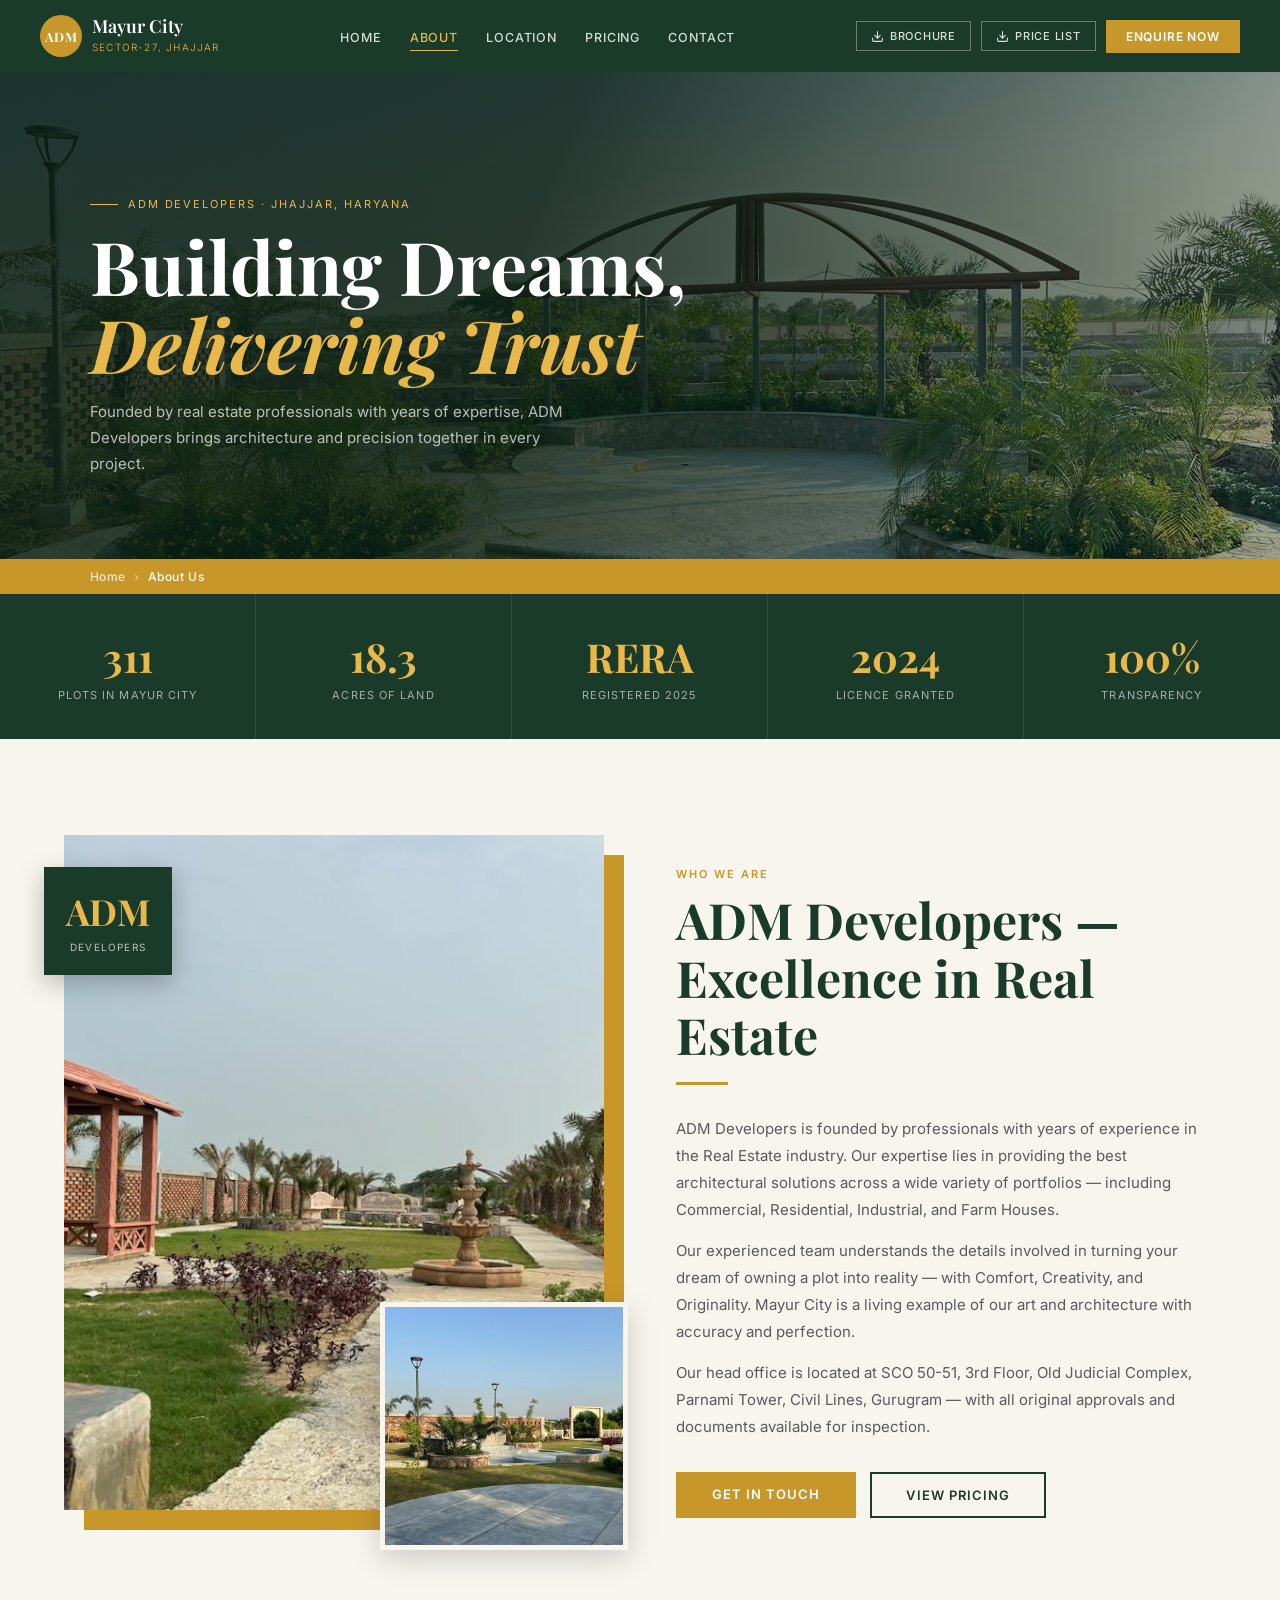
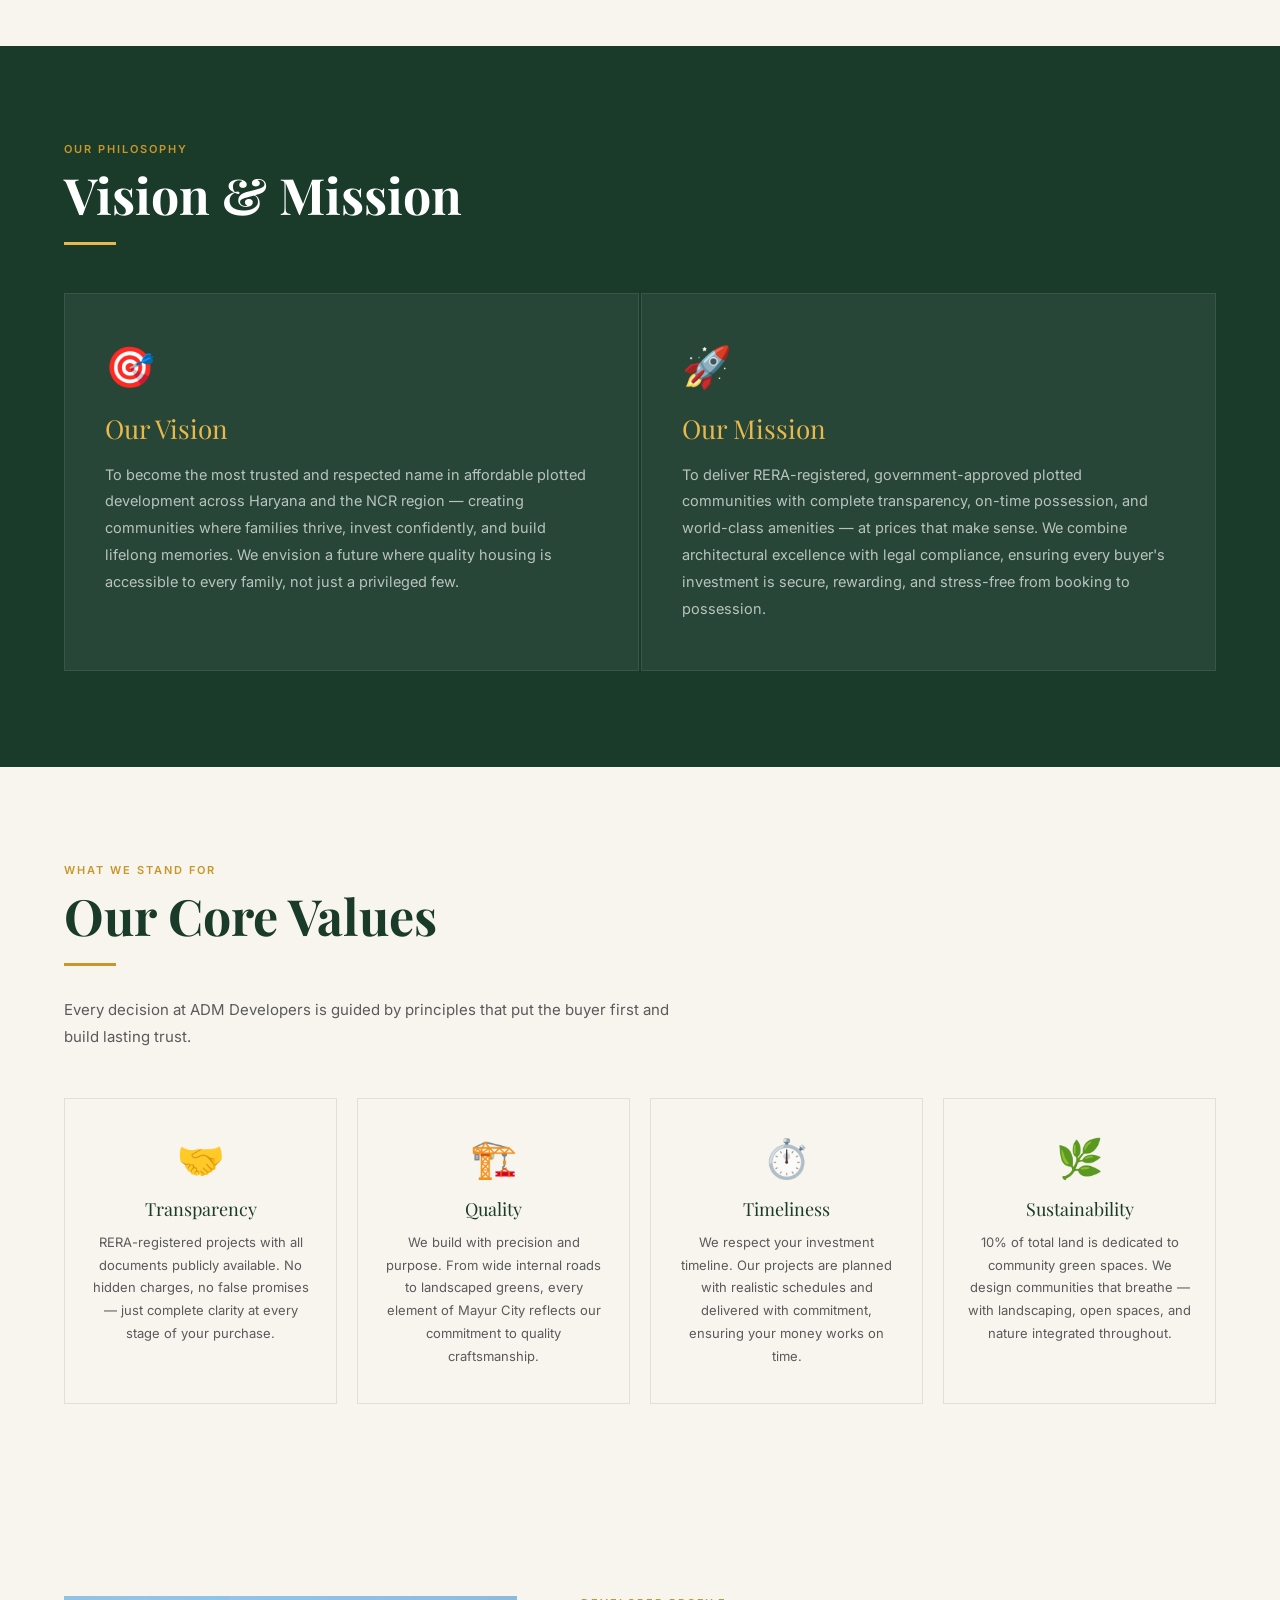
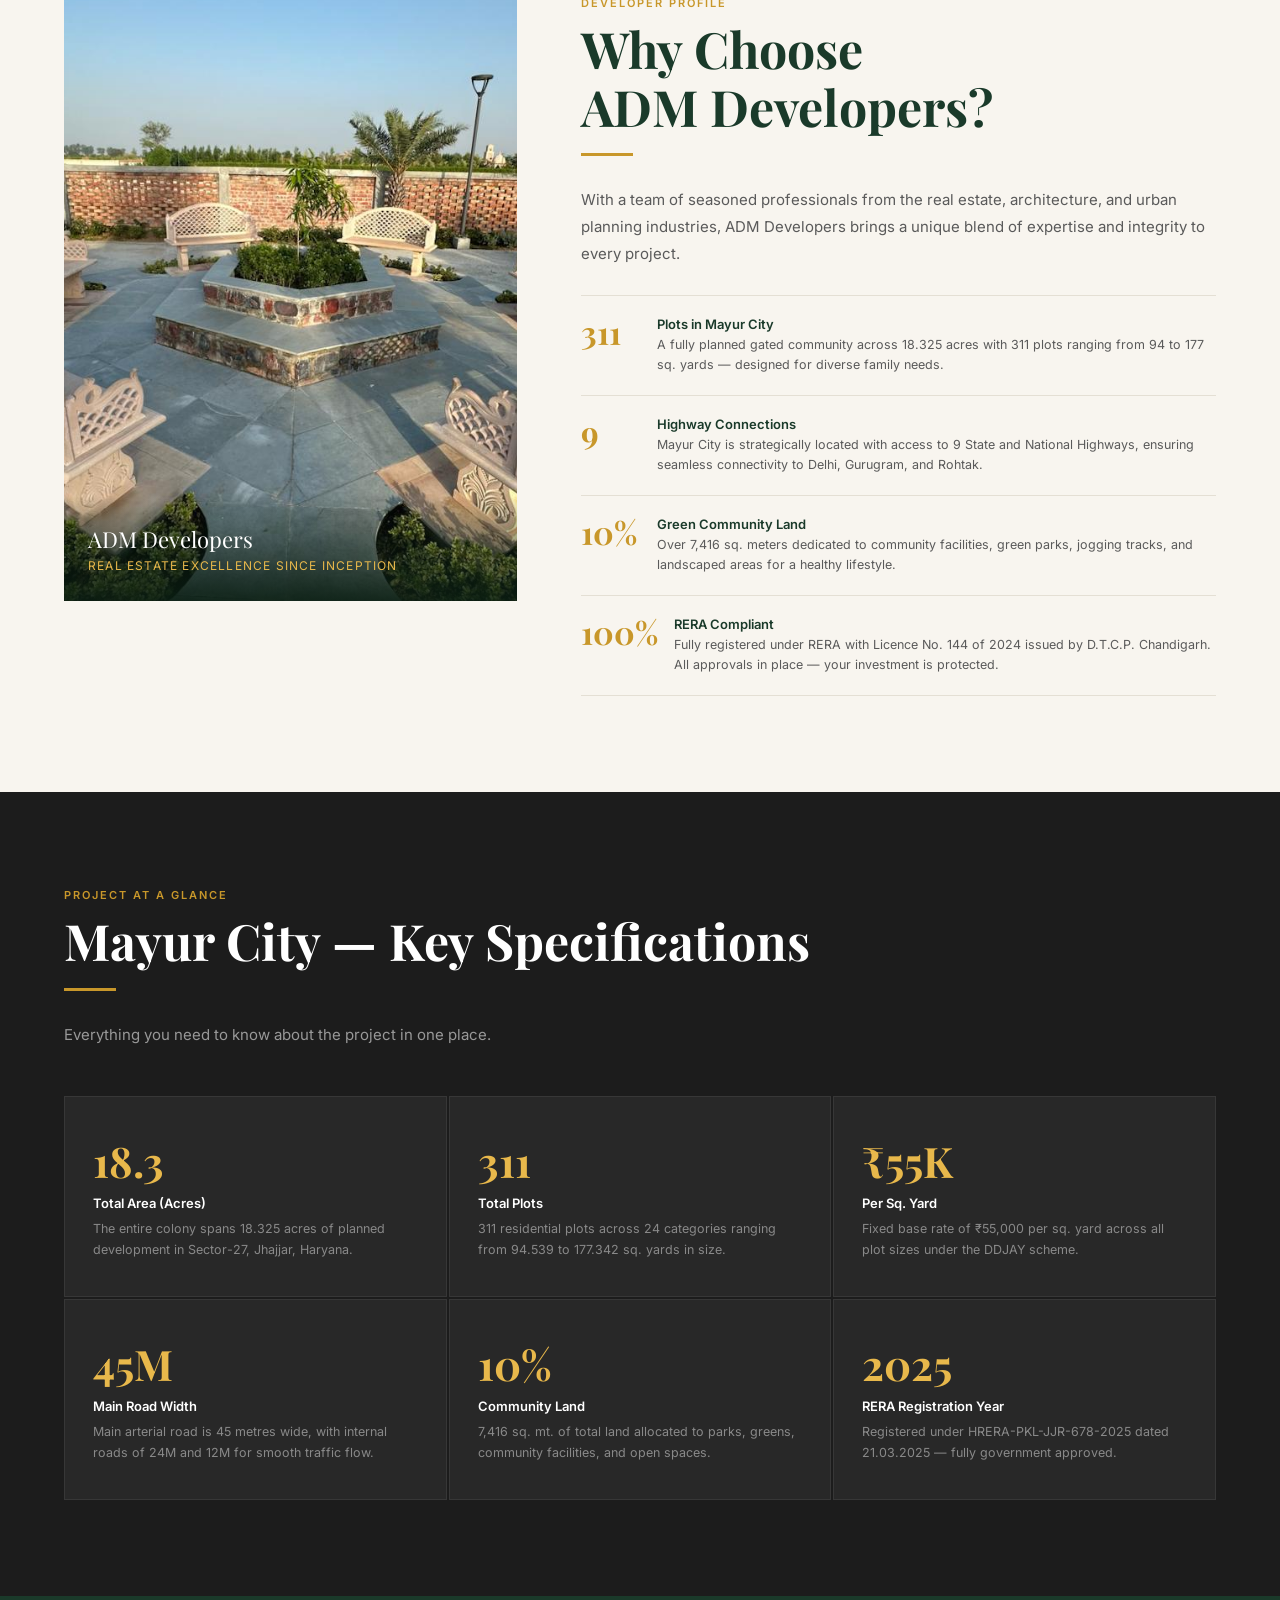
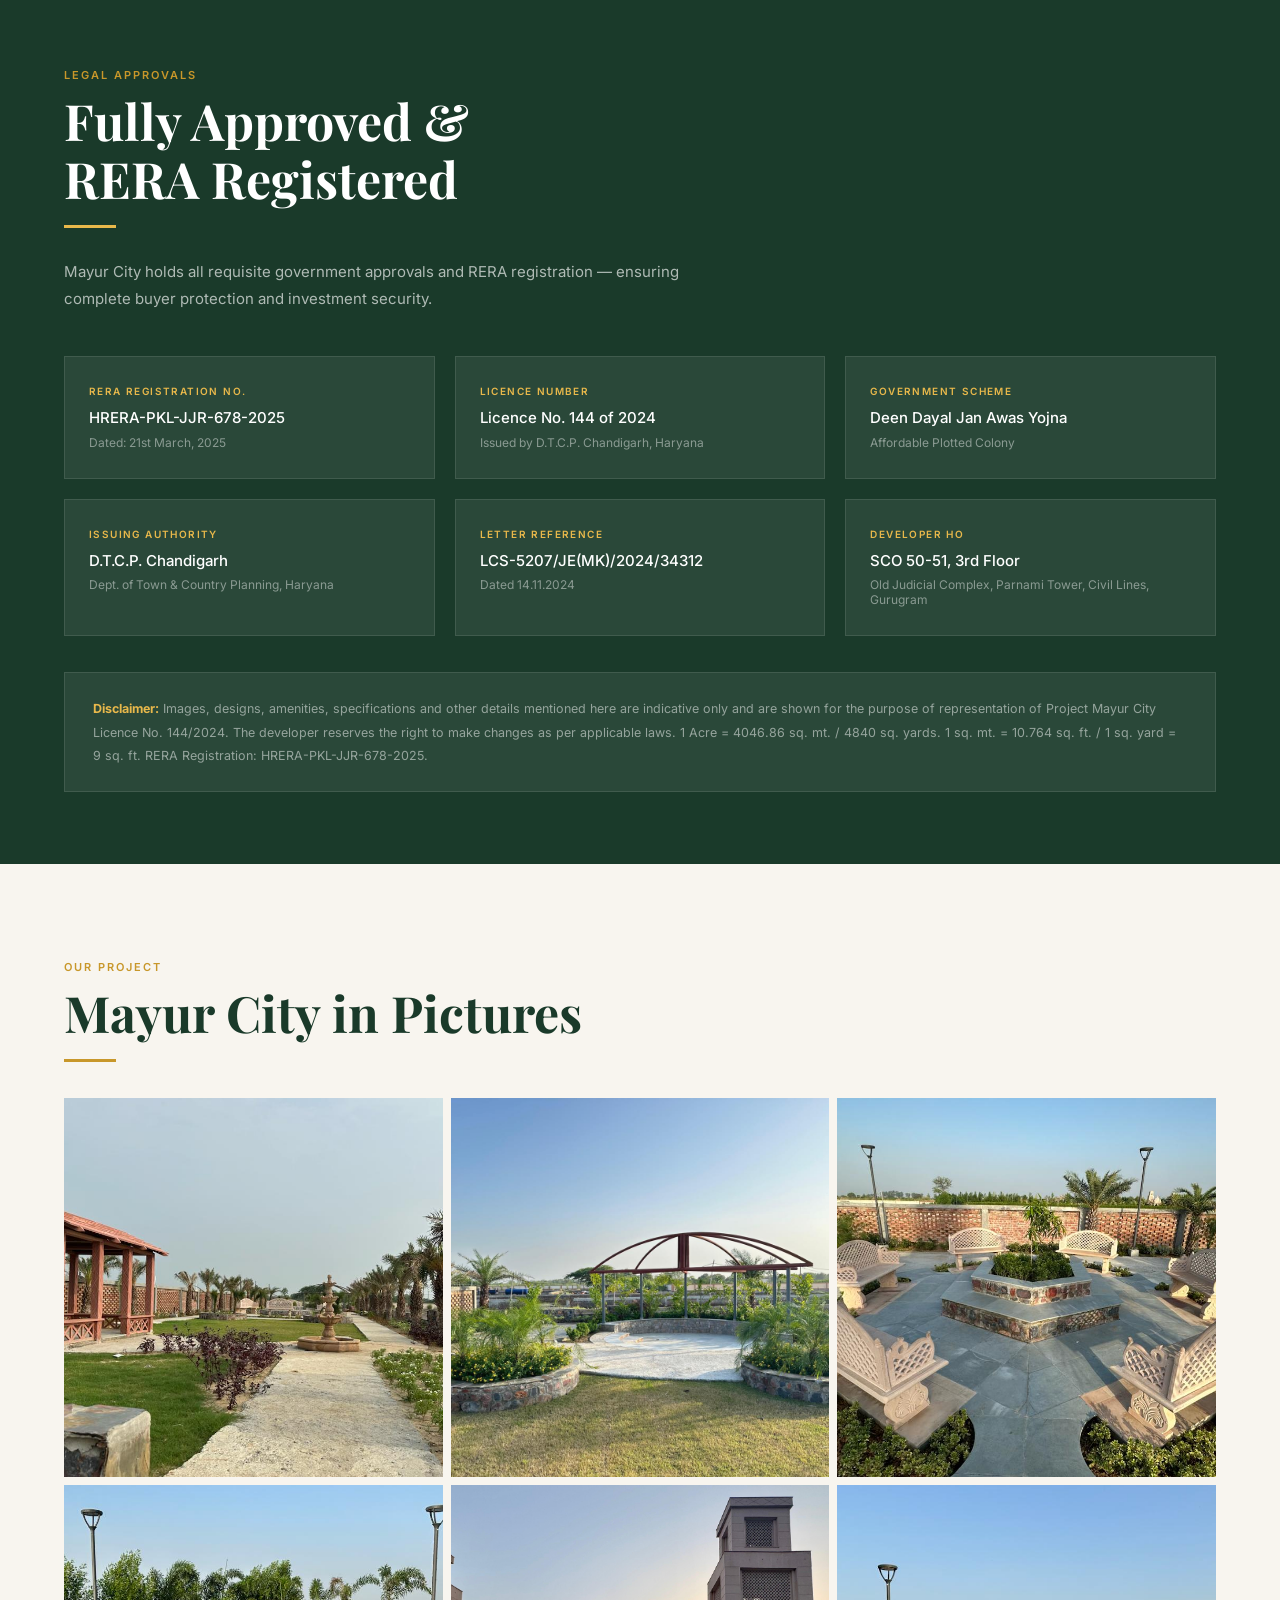
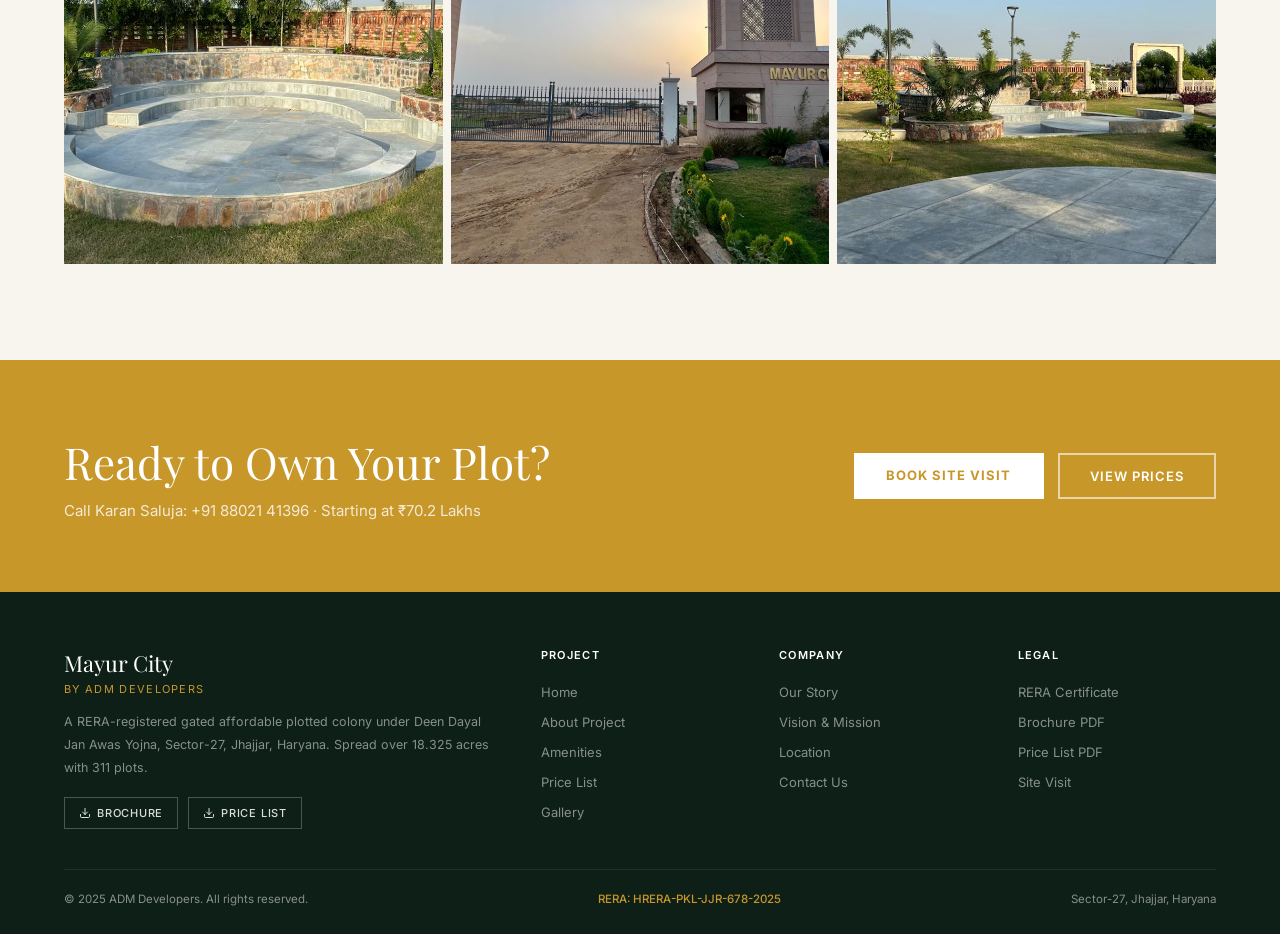
==== about.html @ 1beef5af "udpated the images of the project" ====
<!DOCTYPE html>
<html lang="en">
<head>
  <meta charset="UTF-8"/>
  <meta name="viewport" content="width=device-width, initial-scale=1.0"/>
  <title>About Us – ADM Developers | Mayur City</title>
  <link rel="preconnect" href="https://fonts.googleapis.com"/>
  <link rel="preconnect" href="https://fonts.gstatic.com" crossorigin/>
  <link href="https://fonts.googleapis.com/css2?family=Playfair+Display:ital,wght@0,400;0,600;0,700;1,400&family=Inter:wght@300;400;500;600&display=swap" rel="stylesheet"/>
  <link rel="stylesheet" href="style.css"/>
  <style>
    body { padding-top: var(--nav-h); }

    /* ── PAGE HERO ── */
    .about-hero {
      position: relative; height: 58vh; min-height: 400px;
      display: flex; align-items: center; overflow: hidden;
    }
    .about-hero-bg {
      position: absolute; inset: 0;
      background: url('images/mayur_city2.jpeg') center/cover no-repeat;
    }
    .about-hero-bg::after {
      content:''; position: absolute; inset: 0;
      background: linear-gradient(110deg, rgba(10,30,18,.85) 40%, rgba(10,30,18,.38));
    }
    .about-hero-content { position: relative; z-index: 2; padding: 0 7%; }
    .hero-eyebrow {
      display: inline-flex; align-items: center; gap: 10px;
      font-size: 11px; letter-spacing: .18em; text-transform: uppercase;
      color: var(--gold-l); margin-bottom: 16px;
    }
    .hero-eyebrow::before { content:''; width: 28px; height: 1px; background: var(--gold-l); }
    .hero-h1 {
      font-family: 'Playfair Display', serif;
      font-size: clamp(38px, 6vw, 74px); font-weight: 700;
      color: #fff; line-height: 1.05; margin-bottom: 16px;
    }
    .hero-h1 em { color: var(--gold-l); font-style: italic; }
    .hero-sub { font-size: 15px; color: rgba(255,255,255,.7); max-width: 480px; line-height: 1.75; }
    .breadcrumb {
      position: absolute; bottom: 0; left: 0; right: 0; z-index: 3;
      background: var(--gold); padding: 10px 7%;
      display: flex; gap: 8px; font-size: 12px; font-weight: 500; letter-spacing: .05em;
    }
    .breadcrumb a { color: rgba(255,255,255,.8); }
    .breadcrumb a:hover { color: #fff; }
    .breadcrumb span { color: #fff; }
    .breadcrumb .sep { color: rgba(255,255,255,.5); }

    /* ── WHO WE ARE ── */
    .who-grid { display: grid; grid-template-columns: 1fr 1fr; gap: 72px; align-items: center; }
    .who-imgs { position: relative; padding-bottom: 40px; }
    .who-img-main { width: 100%; aspect-ratio: 4/5; object-fit: cover; box-shadow: 20px 20px 0 var(--gold); }
    .who-img-accent {
      position: absolute; bottom: 0; right: -24px;
      width: 46%; aspect-ratio: 1; object-fit: cover;
      border: 5px solid var(--cream); box-shadow: 0 8px 28px rgba(0,0,0,.18);
    }
    .who-badge {
      position: absolute; top: 32px; left: -20px;
      background: var(--green); color: #fff; padding: 20px 22px; text-align: center;
      box-shadow: 0 8px 24px rgba(0,0,0,.25); z-index: 2;
    }
    .who-badge-num { font-family: 'Playfair Display', serif; font-size: 36px; font-weight: 700; color: var(--gold-l); display: block; }
    .who-badge-label { font-size: 10px; letter-spacing: .12em; text-transform: uppercase; color: rgba(255,255,255,.7); margin-top: 2px; }

    /* ── VISION / MISSION ── */
    .vm-section { background: var(--green); }
    .vm-section .section-title { color: #fff; }
    .vm-section .divider { background: var(--gold-l); }
    .vm-grid { display: grid; grid-template-columns: 1fr 1fr; gap: 2px; margin-top: 48px; }
    .vm-card { background: rgba(255,255,255,.06); border: 1px solid rgba(255,255,255,.08); padding: 48px 40px; }
    .vm-card:hover { background: rgba(255,255,255,.09); }
    .vm-icon { font-size: 40px; margin-bottom: 20px; display: block; }
    .vm-title { font-family: 'Playfair Display', serif; font-size: 26px; color: var(--gold-l); margin-bottom: 16px; }
    .vm-text { font-size: 14.5px; color: rgba(255,255,255,.68); line-height: 1.85; }

    /* ── VALUES ── */
    .values-grid { display: grid; grid-template-columns: repeat(4, 1fr); gap: 20px; margin-top: 48px; }
    .val-card {
      padding: 36px 24px; border: 1px solid var(--light); text-align: center;
      transition: border-color .25s, box-shadow .25s;
    }
    .val-card:hover { border-color: var(--gold); box-shadow: 0 8px 32px rgba(200,151,42,.12); }
    .val-icon { font-size: 38px; margin-bottom: 16px; display: block; }
    .val-title { font-family: 'Playfair Display', serif; font-size: 18px; color: var(--green); margin-bottom: 10px; }
    .val-desc { font-size: 13px; color: var(--mid); line-height: 1.75; }

    /* ── DEVELOPER PROFILE ── */
    .dev-grid { display: grid; grid-template-columns: 1fr 1.4fr; gap: 64px; align-items: start; }
    .dev-img-wrap { position: relative; }
    .dev-img { width: 100%; aspect-ratio: 3/4; object-fit: cover; }
    .dev-img-overlay {
      position: absolute; bottom: 0; left: 0; right: 0;
      background: linear-gradient(to top, rgba(10,30,18,.9), transparent);
      padding: 28px 24px;
    }
    .dev-name { font-family: 'Playfair Display', serif; font-size: 22px; color: #fff; }
    .dev-role { font-size: 12px; letter-spacing: .1em; text-transform: uppercase; color: var(--gold-l); margin-top: 4px; }
    .dev-highlights { margin-top: 28px; }
    .dev-highlight {
      display: flex; align-items: flex-start; gap: 16px;
      padding: 20px 0; border-bottom: 1px solid var(--light);
    }
    .dev-highlight:first-child { border-top: 1px solid var(--light); }
    .dh-num {
      font-family: 'Playfair Display', serif; font-size: 32px; font-weight: 700;
      color: var(--gold); line-height: 1; flex-shrink: 0; min-width: 60px;
    }
    .dh-label { font-size: 13px; font-weight: 600; color: var(--green); margin-bottom: 3px; }
    .dh-desc { font-size: 12.5px; color: var(--mid); line-height: 1.6; }

    /* ── PROJECT SPECS ── */
    .specs-section { background: var(--dark); }
    .specs-section .section-title { color: #fff; }
    .specs-section .section-label { color: var(--gold); }
    .specs-section .divider { background: var(--gold); }
    .specs-grid { display: grid; grid-template-columns: repeat(3, 1fr); gap: 2px; margin-top: 48px; }
    .spec-card { background: rgba(255,255,255,.05); border: 1px solid rgba(255,255,255,.07); padding: 36px 28px; }
    .spec-card:hover { background: rgba(200,151,42,.08); }
    .spec-num { font-family: 'Playfair Display', serif; font-size: 42px; font-weight: 700; color: var(--gold-l); display: block; margin-bottom: 6px; }
    .spec-label { font-size: 13px; font-weight: 600; color: #fff; margin-bottom: 8px; }
    .spec-desc { font-size: 12.5px; color: rgba(255,255,255,.45); line-height: 1.65; }

    /* ── RERA SECTION ── */
    .rera-full {
      background: var(--green); padding: 72px 5%;
    }
    .rera-full .section-title { color: #fff; }
    .rera-full .divider { background: var(--gold-l); }
    .rera-cards { display: grid; grid-template-columns: repeat(3, 1fr); gap: 20px; margin-top: 44px; }
    .rera-card { background: rgba(255,255,255,.07); border: 1px solid rgba(255,255,255,.1); padding: 28px 24px; }
    .rc-label { font-size: 10px; letter-spacing: .14em; text-transform: uppercase; color: var(--gold-l); margin-bottom: 10px; font-weight: 600; }
    .rc-val { font-size: 15px; color: #fff; font-weight: 500; line-height: 1.5; }
    .rc-sub { font-size: 12px; color: rgba(255,255,255,.45); margin-top: 5px; }

    /* ── CTA STRIP ── */
    .cta-strip {
      background: var(--gold); padding: 72px 5%;
      display: flex; align-items: center; justify-content: space-between;
      gap: 32px; flex-wrap: wrap;
    }
    .cta-strip-text { }
    .cta-strip-title { font-family: 'Playfair Display', serif; font-size: clamp(26px,4vw,44px); color: #fff; margin-bottom: 10px; }
    .cta-strip-sub { font-size: 15px; color: rgba(255,255,255,.8); }
    .cta-strip-actions { display: flex; gap: 14px; flex-wrap: wrap; }
    .cta-btn-w {
      background: #fff; color: var(--gold); padding: 14px 32px;
      font-size: 13px; font-weight: 700; letter-spacing: .08em; text-transform: uppercase;
      transition: background .2s, color .2s; display: inline-block;
    }
    .cta-btn-w:hover { background: var(--green); color: #fff; }
    .cta-btn-border {
      border: 2px solid rgba(255,255,255,.6); color: #fff; padding: 13px 30px;
      font-size: 13px; font-weight: 600; letter-spacing: .08em; text-transform: uppercase;
      transition: background .2s; display: inline-block;
    }
    .cta-btn-border:hover { background: rgba(255,255,255,.15); }

    /* ── RESPONSIVE ── */
    @media (max-width: 860px) {
      .who-grid { grid-template-columns: 1fr; gap: 48px; }
      .who-img-accent { display: none; }
      .who-imgs { padding-bottom: 0; }
      .who-badge { display: none; }
      .vm-grid { grid-template-columns: 1fr; }
      .values-grid { grid-template-columns: 1fr 1fr; }
      .dev-grid { grid-template-columns: 1fr; }
      .specs-grid { grid-template-columns: 1fr 1fr; }
      .rera-cards { grid-template-columns: 1fr 1fr; }
    }
    @media (max-width: 520px) {
      .values-grid { grid-template-columns: 1fr; }
      .specs-grid { grid-template-columns: 1fr; }
      .rera-cards { grid-template-columns: 1fr; }
    }
  </style>
</head>
<body>
<!-- NAV injected by nav.js -->

<!-- ── PAGE HERO ── -->
<div class="about-hero">
  <div class="about-hero-bg"></div>
  <div class="about-hero-content">
    <span class="hero-eyebrow">ADM Developers · Jhajjar, Haryana</span>
    <h1 class="hero-h1">Building Dreams,<br><em>Delivering Trust</em></h1>
    <p class="hero-sub">Founded by real estate professionals with years of expertise, ADM Developers brings architecture and precision together in every project.</p>
  </div>
  <div class="breadcrumb">
    <a href="index.html">Home</a>
    <span class="sep">›</span>
    <span>About Us</span>
  </div>
</div>

<!-- ── STATS BAR ── -->
<div class="stats-bar">
  <div class="stat-item"><span class="stat-num">311</span><span class="stat-label">Plots in Mayur City</span></div>
  <div class="stat-item"><span class="stat-num">18.3</span><span class="stat-label">Acres of Land</span></div>
  <div class="stat-item"><span class="stat-num">RERA</span><span class="stat-label">Registered 2025</span></div>
  <div class="stat-item"><span class="stat-num">2024</span><span class="stat-label">Licence Granted</span></div>
  <div class="stat-item"><span class="stat-num">100%</span><span class="stat-label">Transparency</span></div>
</div>

<!-- ── WHO WE ARE ── -->
<section id="who">
  <div class="who-grid">
    <div class="who-imgs">
      <div class="who-badge">
        <span class="who-badge-num">ADM</span>
        <span class="who-badge-label">Developers</span>
      </div>
      <img class="who-img-main" src="images/mayur_city1.jpeg" alt="Mayur City Project" loading="lazy"/>
      <img class="who-img-accent" src="images/mayur_city6.jpeg" alt="ADM Project" loading="lazy"/>
    </div>
    <div>
      <span class="section-label">Who We Are</span>
      <h2 class="section-title">ADM Developers —<br>Excellence in Real Estate</h2>
      <div class="divider"></div>
      <p class="section-desc">ADM Developers is founded by professionals with years of experience in the Real Estate industry. Our expertise lies in providing the best architectural solutions across a wide variety of portfolios — including Commercial, Residential, Industrial, and Farm Houses.</p>
      <p class="section-desc" style="margin-top:14px;">Our experienced team understands the details involved in turning your dream of owning a plot into reality — with Comfort, Creativity, and Originality. Mayur City is a living example of our art and architecture with accuracy and perfection.</p>
      <p class="section-desc" style="margin-top:14px;">Our head office is located at SCO 50-51, 3rd Floor, Old Judicial Complex, Parnami Tower, Civil Lines, Gurugram — with all original approvals and documents available for inspection.</p>
      <div style="margin-top:32px; display:flex; gap:14px; flex-wrap:wrap;">
        <a href="contact.html" class="btn-primary">Get in Touch</a>
        <a href="index.html#pricing" class="btn-outline-g">View Pricing</a>
      </div>
    </div>
  </div>
</section>

<!-- ── VISION & MISSION ── -->
<section id="vision" class="vm-section">
  <span class="section-label">Our Philosophy</span>
  <h2 class="section-title">Vision & Mission</h2>
  <div class="divider"></div>
  <div class="vm-grid">
    <div class="vm-card">
      <span class="vm-icon">🎯</span>
      <div class="vm-title">Our Vision</div>
      <p class="vm-text">To become the most trusted and respected name in affordable plotted development across Haryana and the NCR region — creating communities where families thrive, invest confidently, and build lifelong memories. We envision a future where quality housing is accessible to every family, not just a privileged few.</p>
    </div>
    <div class="vm-card">
      <span class="vm-icon">🚀</span>
      <div class="vm-title">Our Mission</div>
      <p class="vm-text">To deliver RERA-registered, government-approved plotted communities with complete transparency, on-time possession, and world-class amenities — at prices that make sense. We combine architectural excellence with legal compliance, ensuring every buyer's investment is secure, rewarding, and stress-free from booking to possession.</p>
    </div>
  </div>
</section>

<!-- ── CORE VALUES ── -->
<section id="values">
  <span class="section-label">What We Stand For</span>
  <h2 class="section-title">Our Core Values</h2>
  <div class="divider"></div>
  <p class="section-desc">Every decision at ADM Developers is guided by principles that put the buyer first and build lasting trust.</p>
  <div class="values-grid">
    <div class="val-card">
      <span class="val-icon">🤝</span>
      <div class="val-title">Transparency</div>
      <p class="val-desc">RERA-registered projects with all documents publicly available. No hidden charges, no false promises — just complete clarity at every stage of your purchase.</p>
    </div>
    <div class="val-card">
      <span class="val-icon">🏗️</span>
      <div class="val-title">Quality</div>
      <p class="val-desc">We build with precision and purpose. From wide internal roads to landscaped greens, every element of Mayur City reflects our commitment to quality craftsmanship.</p>
    </div>
    <div class="val-card">
      <span class="val-icon">⏱️</span>
      <div class="val-title">Timeliness</div>
      <p class="val-desc">We respect your investment timeline. Our projects are planned with realistic schedules and delivered with commitment, ensuring your money works on time.</p>
    </div>
    <div class="val-card">
      <span class="val-icon">🌿</span>
      <div class="val-title">Sustainability</div>
      <p class="val-desc">10% of total land is dedicated to community green spaces. We design communities that breathe — with landscaping, open spaces, and nature integrated throughout.</p>
    </div>
  </div>
</section>

<!-- ── DEVELOPER PROFILE ── -->
<section style="background: var(--cream);">
  <div class="dev-grid">
    <div class="dev-img-wrap">
      <img class="dev-img" src="images/mayur_city3.jpeg" alt="ADM Developers Project" loading="lazy"/>
      <div class="dev-img-overlay">
        <div class="dev-name">ADM Developers</div>
        <div class="dev-role">Real Estate Excellence Since Inception</div>
      </div>
    </div>
    <div>
      <span class="section-label">Developer Profile</span>
      <h2 class="section-title">Why Choose<br>ADM Developers?</h2>
      <div class="divider"></div>
      <p class="section-desc">With a team of seasoned professionals from the real estate, architecture, and urban planning industries, ADM Developers brings a unique blend of expertise and integrity to every project.</p>
      <div class="dev-highlights">
        <div class="dev-highlight">
          <div class="dh-num">311</div>
          <div>
            <div class="dh-label">Plots in Mayur City</div>
            <div class="dh-desc">A fully planned gated community across 18.325 acres with 311 plots ranging from 94 to 177 sq. yards — designed for diverse family needs.</div>
          </div>
        </div>
        <div class="dev-highlight">
          <div class="dh-num">9</div>
          <div>
            <div class="dh-label">Highway Connections</div>
            <div class="dh-desc">Mayur City is strategically located with access to 9 State and National Highways, ensuring seamless connectivity to Delhi, Gurugram, and Rohtak.</div>
          </div>
        </div>
        <div class="dev-highlight">
          <div class="dh-num">10%</div>
          <div>
            <div class="dh-label">Green Community Land</div>
            <div class="dh-desc">Over 7,416 sq. meters dedicated to community facilities, green parks, jogging tracks, and landscaped areas for a healthy lifestyle.</div>
          </div>
        </div>
        <div class="dev-highlight">
          <div class="dh-num">100%</div>
          <div>
            <div class="dh-label">RERA Compliant</div>
            <div class="dh-desc">Fully registered under RERA with Licence No. 144 of 2024 issued by D.T.C.P. Chandigarh. All approvals in place — your investment is protected.</div>
          </div>
        </div>
      </div>
    </div>
  </div>
</section>

<!-- ── PROJECT SPECIFICATIONS ── -->
<section class="specs-section">
  <span class="section-label">Project at a Glance</span>
  <h2 class="section-title">Mayur City — Key Specifications</h2>
  <div class="divider"></div>
  <p class="section-desc" style="color:rgba(255,255,255,.55);">Everything you need to know about the project in one place.</p>
  <div class="specs-grid">
    <div class="spec-card">
      <span class="spec-num">18.3</span>
      <div class="spec-label">Total Area (Acres)</div>
      <div class="spec-desc">The entire colony spans 18.325 acres of planned development in Sector-27, Jhajjar, Haryana.</div>
    </div>
    <div class="spec-card">
      <span class="spec-num">311</span>
      <div class="spec-label">Total Plots</div>
      <div class="spec-desc">311 residential plots across 24 categories ranging from 94.539 to 177.342 sq. yards in size.</div>
    </div>
    <div class="spec-card">
      <span class="spec-num">₹55K</span>
      <div class="spec-label">Per Sq. Yard</div>
      <div class="spec-desc">Fixed base rate of ₹55,000 per sq. yard across all plot sizes under the DDJAY scheme.</div>
    </div>
    <div class="spec-card">
      <span class="spec-num">45M</span>
      <div class="spec-label">Main Road Width</div>
      <div class="spec-desc">Main arterial road is 45 metres wide, with internal roads of 24M and 12M for smooth traffic flow.</div>
    </div>
    <div class="spec-card">
      <span class="spec-num">10%</span>
      <div class="spec-label">Community Land</div>
      <div class="spec-desc">7,416 sq. mt. of total land allocated to parks, greens, community facilities, and open spaces.</div>
    </div>
    <div class="spec-card">
      <span class="spec-num">2025</span>
      <div class="spec-label">RERA Registration Year</div>
      <div class="spec-desc">Registered under HRERA-PKL-JJR-678-2025 dated 21.03.2025 — fully government approved.</div>
    </div>
  </div>
</section>

<!-- ── RERA & LEGAL ── -->
<section class="rera-full">
  <span class="section-label">Legal Approvals</span>
  <h2 class="section-title">Fully Approved &<br>RERA Registered</h2>
  <div class="divider"></div>
  <p class="section-desc" style="color:rgba(255,255,255,.65);">Mayur City holds all requisite government approvals and RERA registration — ensuring complete buyer protection and investment security.</p>
  <div class="rera-cards">
    <div class="rera-card">
      <div class="rc-label">RERA Registration No.</div>
      <div class="rc-val">HRERA-PKL-JJR-678-2025</div>
      <div class="rc-sub">Dated: 21st March, 2025</div>
    </div>
    <div class="rera-card">
      <div class="rc-label">Licence Number</div>
      <div class="rc-val">Licence No. 144 of 2024</div>
      <div class="rc-sub">Issued by D.T.C.P. Chandigarh, Haryana</div>
    </div>
    <div class="rera-card">
      <div class="rc-label">Government Scheme</div>
      <div class="rc-val">Deen Dayal Jan Awas Yojna</div>
      <div class="rc-sub">Affordable Plotted Colony</div>
    </div>
    <div class="rera-card">
      <div class="rc-label">Issuing Authority</div>
      <div class="rc-val">D.T.C.P. Chandigarh</div>
      <div class="rc-sub">Dept. of Town & Country Planning, Haryana</div>
    </div>
    <div class="rera-card">
      <div class="rc-label">Letter Reference</div>
      <div class="rc-val">LCS-5207/JE(MK)/2024/34312</div>
      <div class="rc-sub">Dated 14.11.2024</div>
    </div>
    <div class="rera-card">
      <div class="rc-label">Developer HO</div>
      <div class="rc-val">SCO 50-51, 3rd Floor</div>
      <div class="rc-sub">Old Judicial Complex, Parnami Tower, Civil Lines, Gurugram</div>
    </div>
  </div>

  <div style="margin-top:36px; background:rgba(255,255,255,.07); border:1px solid rgba(255,255,255,.1); padding:24px 28px;">
    <p style="font-size:12.5px; color:rgba(255,255,255,.5); line-height:1.85;">
      <strong style="color:var(--gold-l);">Disclaimer:</strong> Images, designs, amenities, specifications and other details mentioned here are indicative only and are shown for the purpose of representation of Project Mayur City Licence No. 144/2024. The developer reserves the right to make changes as per applicable laws. 1 Acre = 4046.86 sq. mt. / 4840 sq. yards. 1 sq. mt. = 10.764 sq. ft. / 1 sq. yard = 9 sq. ft. RERA Registration: HRERA-PKL-JJR-678-2025.
    </p>
  </div>
</section>

<!-- ── PROJECT GALLERY ── -->
<section>
  <span class="section-label">Our Project</span>
  <h2 class="section-title">Mayur City in Pictures</h2>
  <div class="divider"></div>
  <div style="display:grid; grid-template-columns:repeat(3,1fr); gap:8px; margin-top:36px;">
    <div style="overflow:hidden; aspect-ratio:1;">
      <img src="images/mayur_city1.jpeg" alt="Mayur City 1" style="width:100%;height:100%;object-fit:cover;transition:transform .5s;" onmouseover="this.style.transform='scale(1.05)'" onmouseout="this.style.transform='scale(1)'" loading="lazy"/>
    </div>
    <div style="overflow:hidden; aspect-ratio:1;">
      <img src="images/mayur_city2.jpeg" alt="Mayur City 2" style="width:100%;height:100%;object-fit:cover;transition:transform .5s;" onmouseover="this.style.transform='scale(1.05)'" onmouseout="this.style.transform='scale(1)'" loading="lazy"/>
    </div>
    <div style="overflow:hidden; aspect-ratio:1;">
      <img src="images/mayur_city3.jpeg" alt="Mayur City 3" style="width:100%;height:100%;object-fit:cover;transition:transform .5s;" onmouseover="this.style.transform='scale(1.05)'" onmouseout="this.style.transform='scale(1)'" loading="lazy"/>
    </div>
    <div style="overflow:hidden; aspect-ratio:1;">
      <img src="images/mayur_city4.jpeg" alt="Mayur City 4" style="width:100%;height:100%;object-fit:cover;transition:transform .5s;" onmouseover="this.style.transform='scale(1.05)'" onmouseout="this.style.transform='scale(1)'" loading="lazy"/>
    </div>
    <div style="overflow:hidden; aspect-ratio:1;">
      <img src="images/mayur_city5.jpeg" alt="Mayur City 5" style="width:100%;height:100%;object-fit:cover;transition:transform .5s;" onmouseover="this.style.transform='scale(1.05)'" onmouseout="this.style.transform='scale(1)'" loading="lazy"/>
    </div>
    <div style="overflow:hidden; aspect-ratio:1;">
      <img src="images/mayur_city6.jpeg" alt="Mayur City 6" style="width:100%;height:100%;object-fit:cover;transition:transform .5s;" onmouseover="this.style.transform='scale(1.05)'" onmouseout="this.style.transform='scale(1)'" loading="lazy"/>
    </div>
  </div>
</section>

<!-- ── CTA STRIP ── -->
<div class="cta-strip">
  <div class="cta-strip-text">
    <div class="cta-strip-title">Ready to Own Your Plot?</div>
    <div class="cta-strip-sub">Call Karan Saluja: +91 88021 41396 · Starting at ₹70.2 Lakhs</div>
  </div>
  <div class="cta-strip-actions">
    <a href="contact.html" class="cta-btn-w">Book Site Visit</a>
    <a href="index.html#pricing" class="cta-btn-border">View Prices</a>
  </div>
</div>

<!-- FOOTER injected by nav.js -->
<script src="nav.js"></script>
</body>
</html>
---- style.css ----
/* ═══════════════════════════════════════════════
   MAYUR CITY — SHARED STYLESHEET
   ADM Developers
═══════════════════════════════════════════════ */

*, *::before, *::after { box-sizing: border-box; margin: 0; padding: 0; }

:root {
  --green:   #1A3A2A;
  --green-m: #245238;
  --green-d: #0D1F16;
  --gold:    #C8972A;
  --gold-l:  #E8B84B;
  --cream:   #F8F5EF;
  --dark:    #1C1C1C;
  --mid:     #5A5A5A;
  --light:   #E4DFD4;
  --white:   #FFFFFF;
  --nav-h:   72px;
}

html { scroll-behavior: smooth; font-size: 16px; }
body {
  font-family: 'Inter', sans-serif;
  background: var(--cream);
  color: var(--dark);
  overflow-x: hidden;
}

img { display: block; max-width: 100%; }
a { text-decoration: none; }

/* ─── NAVBAR ─── */
nav#mainNav {
  position: fixed; top: 0; left: 0; right: 0; z-index: 1000;
  height: var(--nav-h);
  display: flex; align-items: center; justify-content: space-between;
  padding: 0 40px;
  background: var(--green);
  transition: background .35s, box-shadow .35s;
}
nav#mainNav.scrolled {
  background: var(--green);
  box-shadow: 0 2px 24px rgba(0,0,0,.4);
}
nav#mainNav.solid { background: var(--green); box-shadow: 0 2px 24px rgba(0,0,0,.4); }

/* Logo */
.nav-logo { display: flex; align-items: center; gap: 10px; }
.nav-logo-badge {
  width: 42px; height: 42px; border-radius: 50%;
  background: var(--gold);
  display: flex; align-items: center; justify-content: center;
  font-family: 'Playfair Display', serif; font-weight: 700;
  color: #fff; font-size: 13px; letter-spacing: .04em; flex-shrink: 0;
}
.nav-logo-text { line-height: 1.1; }
.nav-logo-text strong {
  display: block; font-family: 'Playfair Display', serif;
  color: #fff; font-size: 18px; font-weight: 600;
}
.nav-logo-text span {
  font-size: 10px; letter-spacing: .12em; text-transform: uppercase;
  color: var(--gold-l); font-weight: 300;
}

/* Desktop links */
.nav-center {
  display: flex; align-items: center; gap: 28px; list-style: none;
}
.nav-center a {
  color: rgba(255,255,255,.82); font-size: 12.5px; letter-spacing: .07em;
  text-transform: uppercase; font-weight: 500;
  transition: color .2s; padding: 4px 0; position: relative;
}
.nav-center a::after {
  content: ''; position: absolute; bottom: -2px; left: 0; right: 0;
  height: 1.5px; background: var(--gold-l); transform: scaleX(0);
  transition: transform .25s; transform-origin: left;
}
.nav-center a:hover { color: #fff; }
.nav-center a:hover::after,
.nav-center a.active::after { transform: scaleX(1); }
.nav-center a.active { color: var(--gold-l); }

/* Right action buttons */
.nav-right { display: flex; align-items: center; gap: 10px; }
.btn-dl {
  display: inline-flex; align-items: center; gap: 6px;
  border: 1.5px solid rgba(255,255,255,.35); color: rgba(255,255,255,.85);
  padding: 7px 14px; font-size: 11px; font-weight: 500;
  letter-spacing: .07em; text-transform: uppercase;
  transition: border-color .2s, background .2s, color .2s; white-space: nowrap;
}
.btn-dl:hover { border-color: var(--gold-l); background: rgba(200,151,42,.15); color: var(--gold-l); }
.btn-dl svg { width: 13px; height: 13px; flex-shrink: 0; }
.btn-enquire {
  background: var(--gold); color: #fff; padding: 9px 20px;
  font-size: 12px; font-weight: 600; letter-spacing: .07em; text-transform: uppercase;
  border: none; cursor: pointer; transition: background .2s; white-space: nowrap;
}
.btn-enquire:hover { background: var(--gold-l); }

/* Hamburger */
.hamburger {
  display: none; flex-direction: column; gap: 5px;
  cursor: pointer; padding: 4px; background: none; border: none;
}
.hamburger span {
  display: block; width: 24px; height: 2px;
  background: #fff; border-radius: 2px;
  transition: transform .3s, opacity .3s, width .3s;
}

/* Mobile drawer */
.mobile-menu {
  display: none;
  position: fixed; top: var(--nav-h); left: 0; right: 0; bottom: 0;
  background: var(--green-d);
  z-index: 999;
  flex-direction: column;
  padding: 32px 28px;
  overflow-y: auto;
  transform: translateX(100%);
  transition: transform .35s cubic-bezier(.4,0,.2,1);
}
.mobile-menu.open {
  display: flex;
  transform: translateX(0);
}
.mobile-menu ul { list-style: none; margin-bottom: 28px; }
.mobile-menu ul li { border-bottom: 1px solid rgba(255,255,255,.08); }
.mobile-menu ul li a {
  display: block; padding: 16px 0;
  color: rgba(255,255,255,.85); font-size: 17px; font-weight: 400;
  letter-spacing: .05em; transition: color .2s;
}
.mobile-menu ul li a:hover, .mobile-menu ul li a.active { color: var(--gold-l); }
.mobile-dl-group { display: flex; flex-direction: column; gap: 12px; margin-bottom: 24px; }
.mobile-dl-group .btn-dl { justify-content: center; padding: 13px 20px; font-size: 12px; }
.mobile-menu .btn-enquire { width: 100%; padding: 14px; font-size: 14px; text-align: center; display: block; }

/* Hamburger "X" state */
.hamburger.active span:nth-child(1) { transform: translateY(7px) rotate(45deg); }
.hamburger.active span:nth-child(2) { opacity: 0; width: 0; }
.hamburger.active span:nth-child(3) { transform: translateY(-7px) rotate(-45deg); }

/* ─── SECTION COMMONS ─── */
section { padding: 96px 5%; }
.section-label {
  font-size: 11px; letter-spacing: .18em; text-transform: uppercase;
  color: var(--gold); font-weight: 600; margin-bottom: 10px; display: block;
}
.section-title {
  font-family: 'Playfair Display', serif;
  font-size: clamp(28px, 4vw, 50px);
  font-weight: 700; color: var(--green); line-height: 1.15; margin-bottom: 14px;
}
.section-desc {
  font-size: 15px; color: var(--mid); line-height: 1.8; max-width: 640px;
}
.divider { width: 52px; height: 3px; background: var(--gold); margin: 18px 0 30px; }

/* ─── BUTTONS ─── */
.btn-primary {
  display: inline-block; background: var(--gold); color: #fff;
  padding: 14px 36px; font-size: 13px; font-weight: 600;
  letter-spacing: .08em; text-transform: uppercase;
  border: none; cursor: pointer;
  transition: background .2s, transform .15s;
}
.btn-primary:hover { background: var(--gold-l); transform: translateY(-2px); }
.btn-outline-g {
  display: inline-block; border: 2px solid var(--green); color: var(--green);
  padding: 13px 34px; font-size: 13px; font-weight: 600;
  letter-spacing: .08em; text-transform: uppercase;
  transition: background .2s, color .2s;
}
.btn-outline-g:hover { background: var(--green); color: #fff; }

/* ─── HERO COMMONS ─── */
.page-hero {
  position: relative; height: 52vh; min-height: 380px;
  display: flex; align-items: center; overflow: hidden;
  margin-top: var(--nav-h);
}
.page-hero-bg {
  position: absolute; inset: 0;
  background-size: cover; background-position: center;
}
.page-hero-bg::after {
  content: ''; position: absolute; inset: 0;
  background: linear-gradient(to right, rgba(10,30,18,.82) 45%, rgba(10,30,18,.4));
}
.page-hero-content {
  position: relative; z-index: 2; padding: 0 7%;
}
.page-hero-eyebrow {
  display: inline-flex; align-items: center; gap: 10px;
  font-size: 11px; letter-spacing: .18em; text-transform: uppercase;
  color: var(--gold-l); margin-bottom: 14px;
}
.page-hero-eyebrow::before { content: ''; width: 28px; height: 1px; background: var(--gold-l); }
.page-hero-title {
  font-family: 'Playfair Display', serif;
  font-size: clamp(36px, 6vw, 72px); font-weight: 700;
  color: #fff; line-height: 1.05; margin-bottom: 16px;
}
.page-hero-title em { color: var(--gold-l); font-style: italic; }
.page-hero-sub { font-size: 15px; color: rgba(255,255,255,.72); max-width: 500px; line-height: 1.7; }

/* breadcrumb */
.breadcrumb {
  position: absolute; bottom: 0; left: 0; right: 0; z-index: 3;
  background: var(--gold); padding: 10px 7%;
  display: flex; align-items: center; gap: 8px;
  font-size: 12px; font-weight: 500; letter-spacing: .06em;
}
.breadcrumb a { color: rgba(255,255,255,.8); }
.breadcrumb a:hover { color: #fff; }
.breadcrumb span { color: #fff; }
.breadcrumb .sep { color: rgba(255,255,255,.5); }

/* ─── STATS BAR ─── */
.stats-bar {
  background: var(--green); display: flex; flex-wrap: wrap;
}
.stat-item {
  flex: 1 1 150px; padding: 36px 20px; text-align: center;
  border-right: 1px solid rgba(255,255,255,.1);
}
.stat-item:last-child { border-right: none; }
.stat-num {
  font-family: 'Playfair Display', serif; font-size: 40px;
  font-weight: 700; color: var(--gold-l); display: block;
}
.stat-label { font-size: 11px; letter-spacing: .1em; text-transform: uppercase; color: rgba(255,255,255,.6); margin-top: 4px; }

/* ─── FOOTER ─── */
footer {
  background: var(--green-d); color: rgba(255,255,255,.5);
  padding: 56px 5% 28px;
}
.footer-grid {
  display: grid; grid-template-columns: 2.2fr 1fr 1fr 1fr;
  gap: 40px; margin-bottom: 40px;
}
.footer-brand-name {
  font-family: 'Playfair Display', serif; font-size: 22px; color: #fff; margin-bottom: 4px;
}
.footer-brand-by { font-size: 11px; letter-spacing: .12em; text-transform: uppercase; color: var(--gold); margin-bottom: 14px; }
.footer-desc { font-size: 12.5px; line-height: 1.85; color: rgba(255,255,255,.5); }
.footer-col-title { font-size: 11px; letter-spacing: .12em; text-transform: uppercase; color: #fff; font-weight: 600; margin-bottom: 14px; }
.footer-col ul { list-style: none; }
.footer-col ul li { padding: 5px 0; }
.footer-col ul li a { font-size: 13px; color: rgba(255,255,255,.5); transition: color .2s; }
.footer-col ul li a:hover { color: var(--gold-l); }
.footer-bottom {
  border-top: 1px solid rgba(255,255,255,.08); padding-top: 22px;
  display: flex; justify-content: space-between; align-items: center;
  flex-wrap: wrap; gap: 10px; font-size: 11.5px;
}
.footer-rera { color: var(--gold); font-weight: 500; }

/* ─── RESPONSIVE ─── */
@media (max-width: 1024px) {
  nav#mainNav { padding: 0 24px; }
  .nav-center { gap: 18px; }
  .btn-dl { display: none; }
}
@media (max-width: 860px) {
  .nav-center { display: none !important; }
  .btn-enquire.desktop-only { display: none; }
  .hamburger { display: flex; }
  .footer-grid { grid-template-columns: 1fr 1fr; }
}
@media (max-width: 520px) {
  section { padding: 64px 5%; }
  .stat-item { flex: 1 1 50%; border-right: none; border-bottom: 1px solid rgba(255,255,255,.1); }
  .footer-grid { grid-template-columns: 1fr; }
}
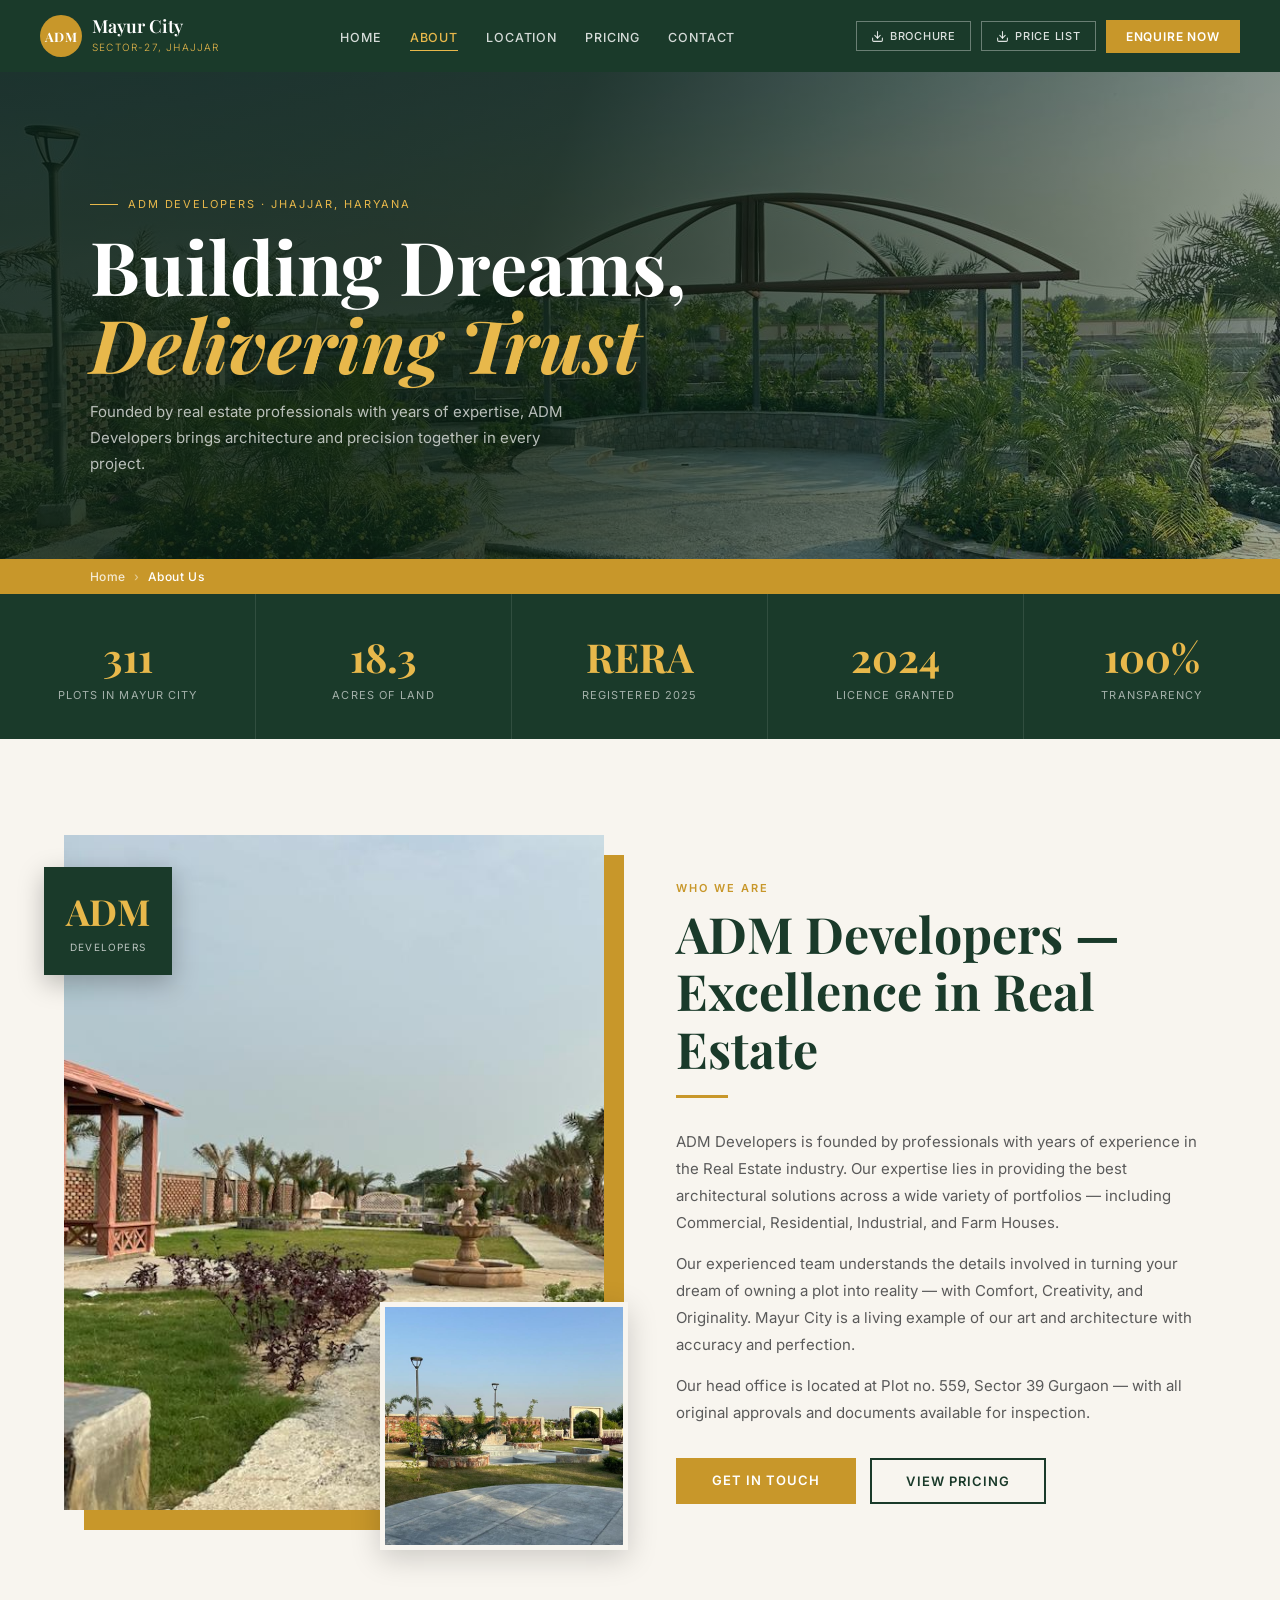
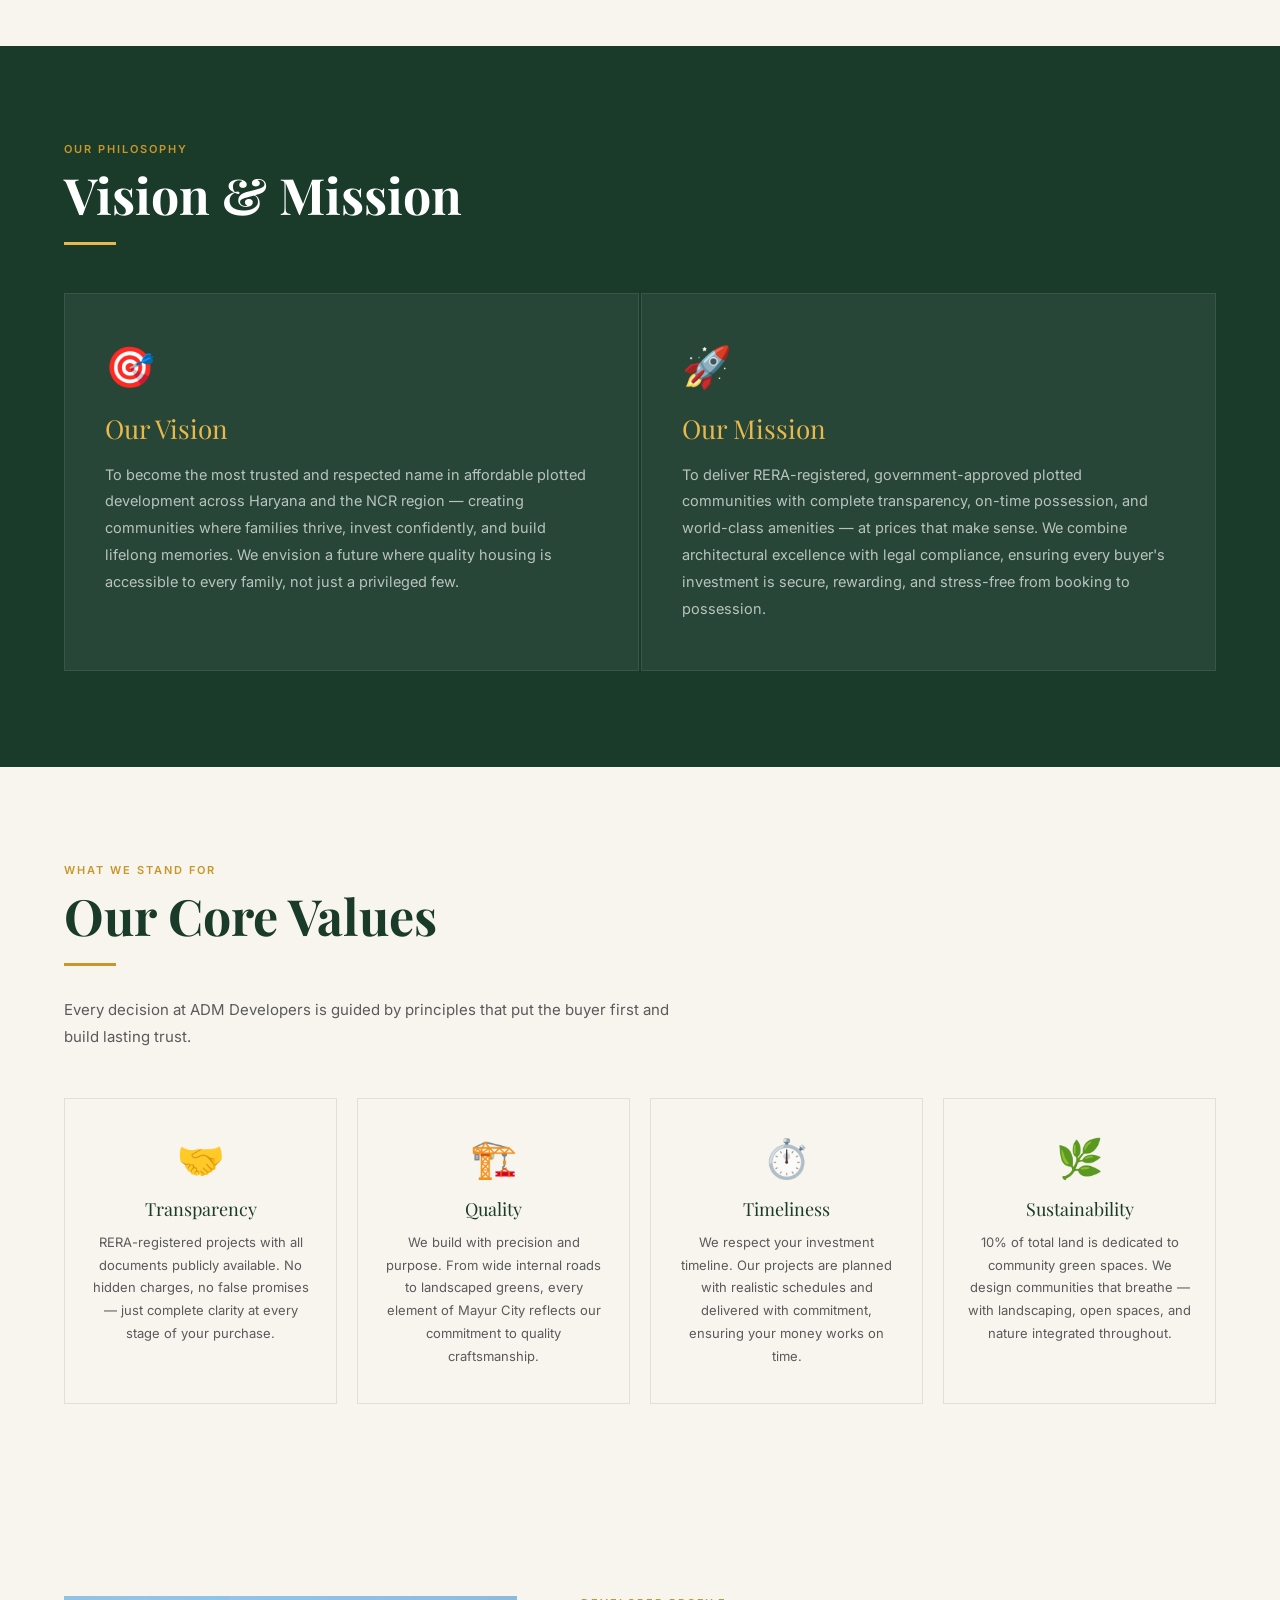
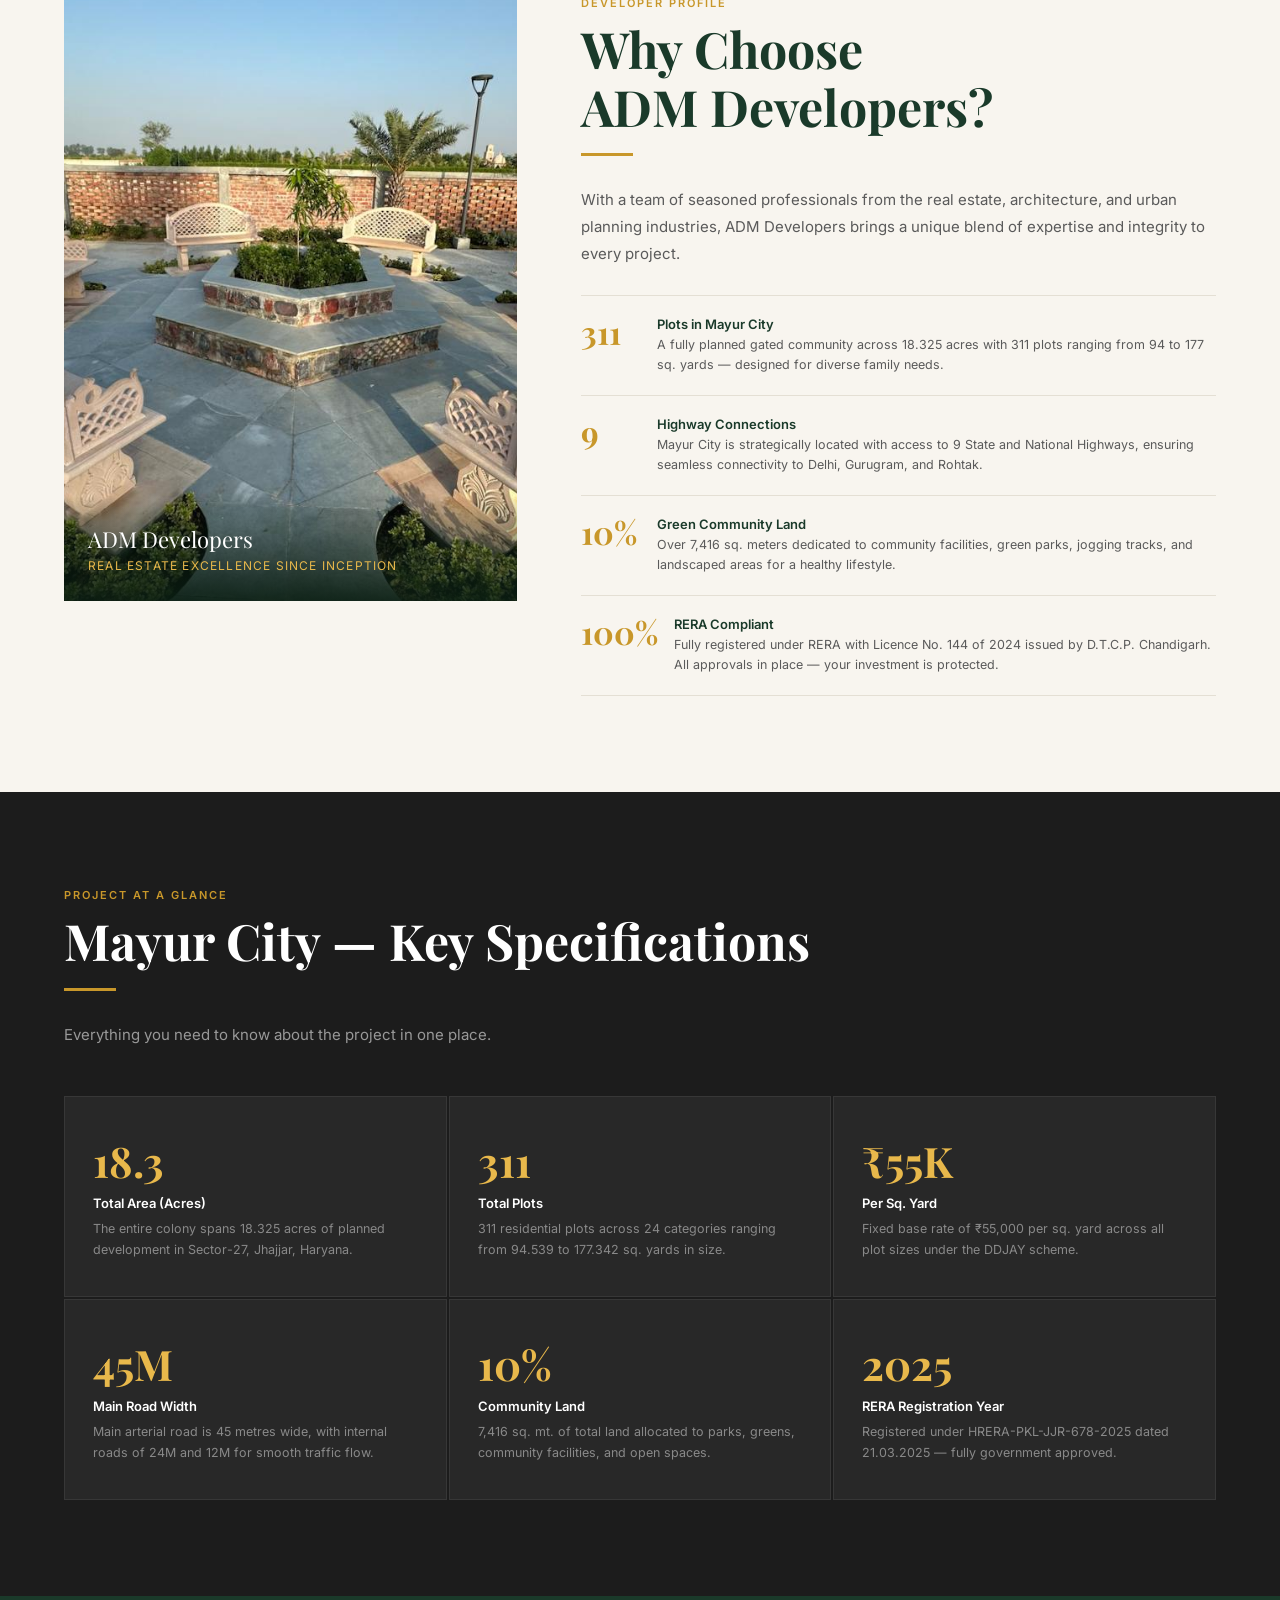
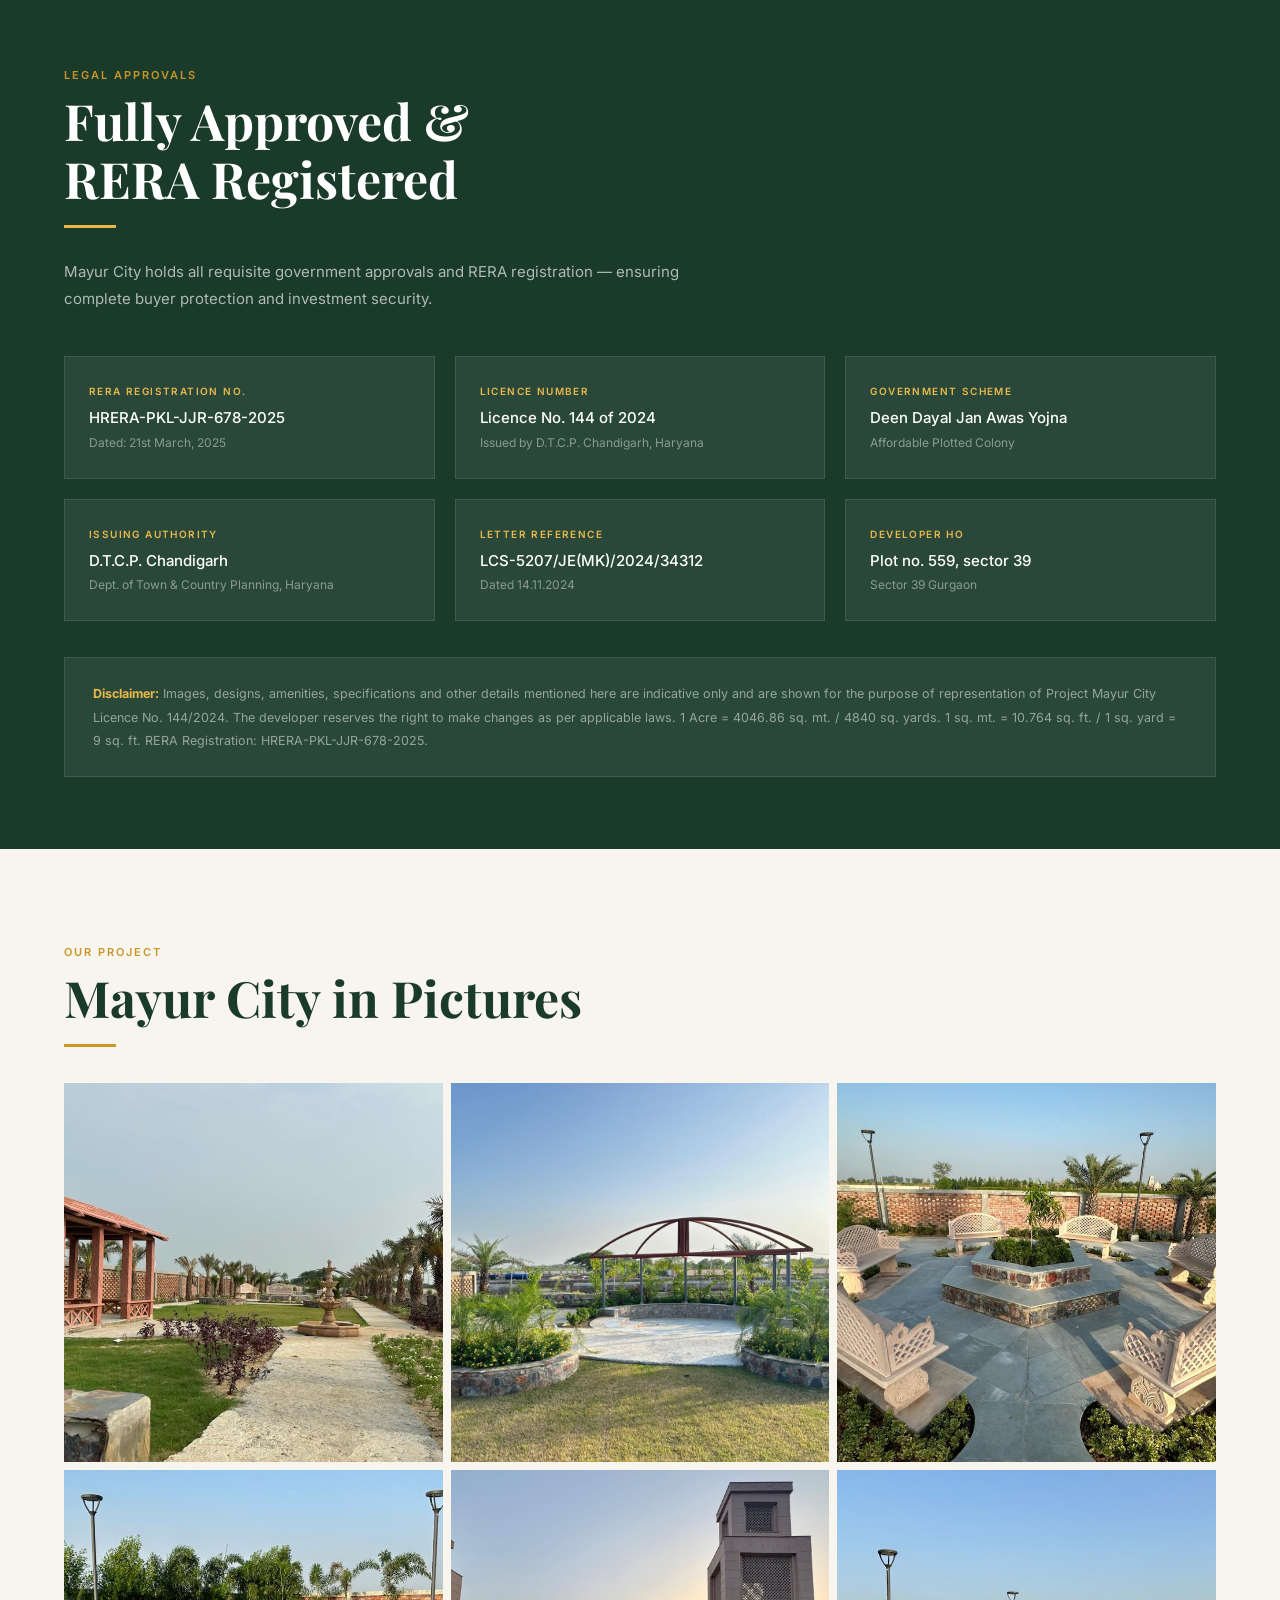
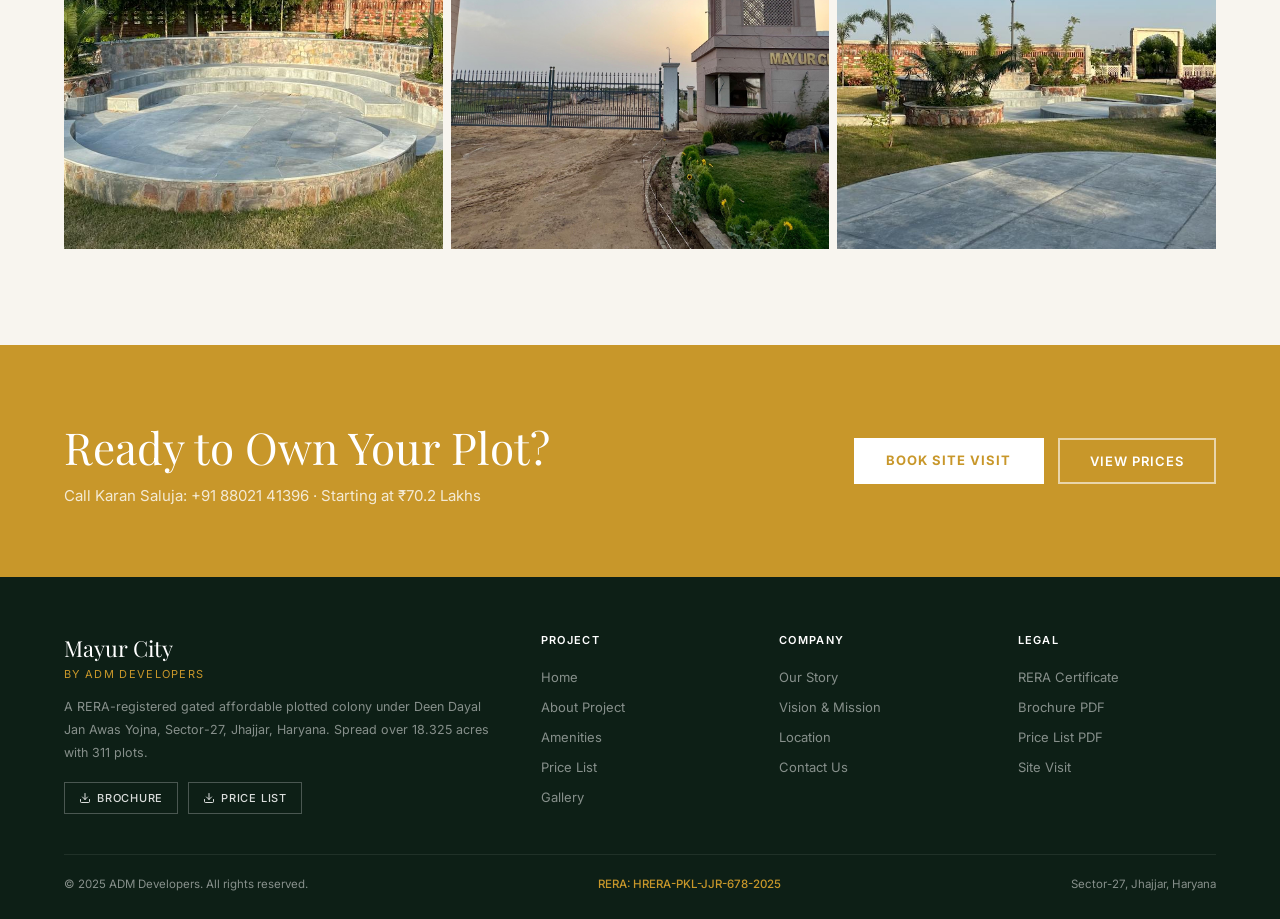
==== commit ed5829b4: "updated the address" ====
--- a/about.html
+++ b/about.html
@@ -221,7 +221,7 @@
       <div class="divider"></div>
       <p class="section-desc">ADM Developers is founded by professionals with years of experience in the Real Estate industry. Our expertise lies in providing the best architectural solutions across a wide variety of portfolios — including Commercial, Residential, Industrial, and Farm Houses.</p>
       <p class="section-desc" style="margin-top:14px;">Our experienced team understands the details involved in turning your dream of owning a plot into reality — with Comfort, Creativity, and Originality. Mayur City is a living example of our art and architecture with accuracy and perfection.</p>
-      <p class="section-desc" style="margin-top:14px;">Our head office is located at SCO 50-51, 3rd Floor, Old Judicial Complex, Parnami Tower, Civil Lines, Gurugram — with all original approvals and documents available for inspection.</p>
+      <p class="section-desc" style="margin-top:14px;">Our head office is located at Plot no. 559, Sector 39 Gurgaon — with all original approvals and documents available for inspection.</p>
       <div style="margin-top:32px; display:flex; gap:14px; flex-wrap:wrap;">
         <a href="contact.html" class="btn-primary">Get in Touch</a>
         <a href="index.html#pricing" class="btn-outline-g">View Pricing</a>
@@ -402,8 +402,8 @@
     </div>
     <div class="rera-card">
       <div class="rc-label">Developer HO</div>
-      <div class="rc-val">SCO 50-51, 3rd Floor</div>
-      <div class="rc-sub">Old Judicial Complex, Parnami Tower, Civil Lines, Gurugram</div>
+      <div class="rc-val">Plot no. 559, sector 39</div>
+      <div class="rc-sub"> Sector 39 Gurgaon</div>
     </div>
   </div>
 
--- a/style.css
+++ b/style.css
@@ -273,6 +273,9 @@
   .btn-enquire.desktop-only { display: none; }
   .hamburger { display: flex; }
   .footer-grid { grid-template-columns: 1fr 1fr; }
+  #home {
+  height: 80vh;
+}
 }
 @media (max-width: 520px) {
   section { padding: 64px 5%; }
